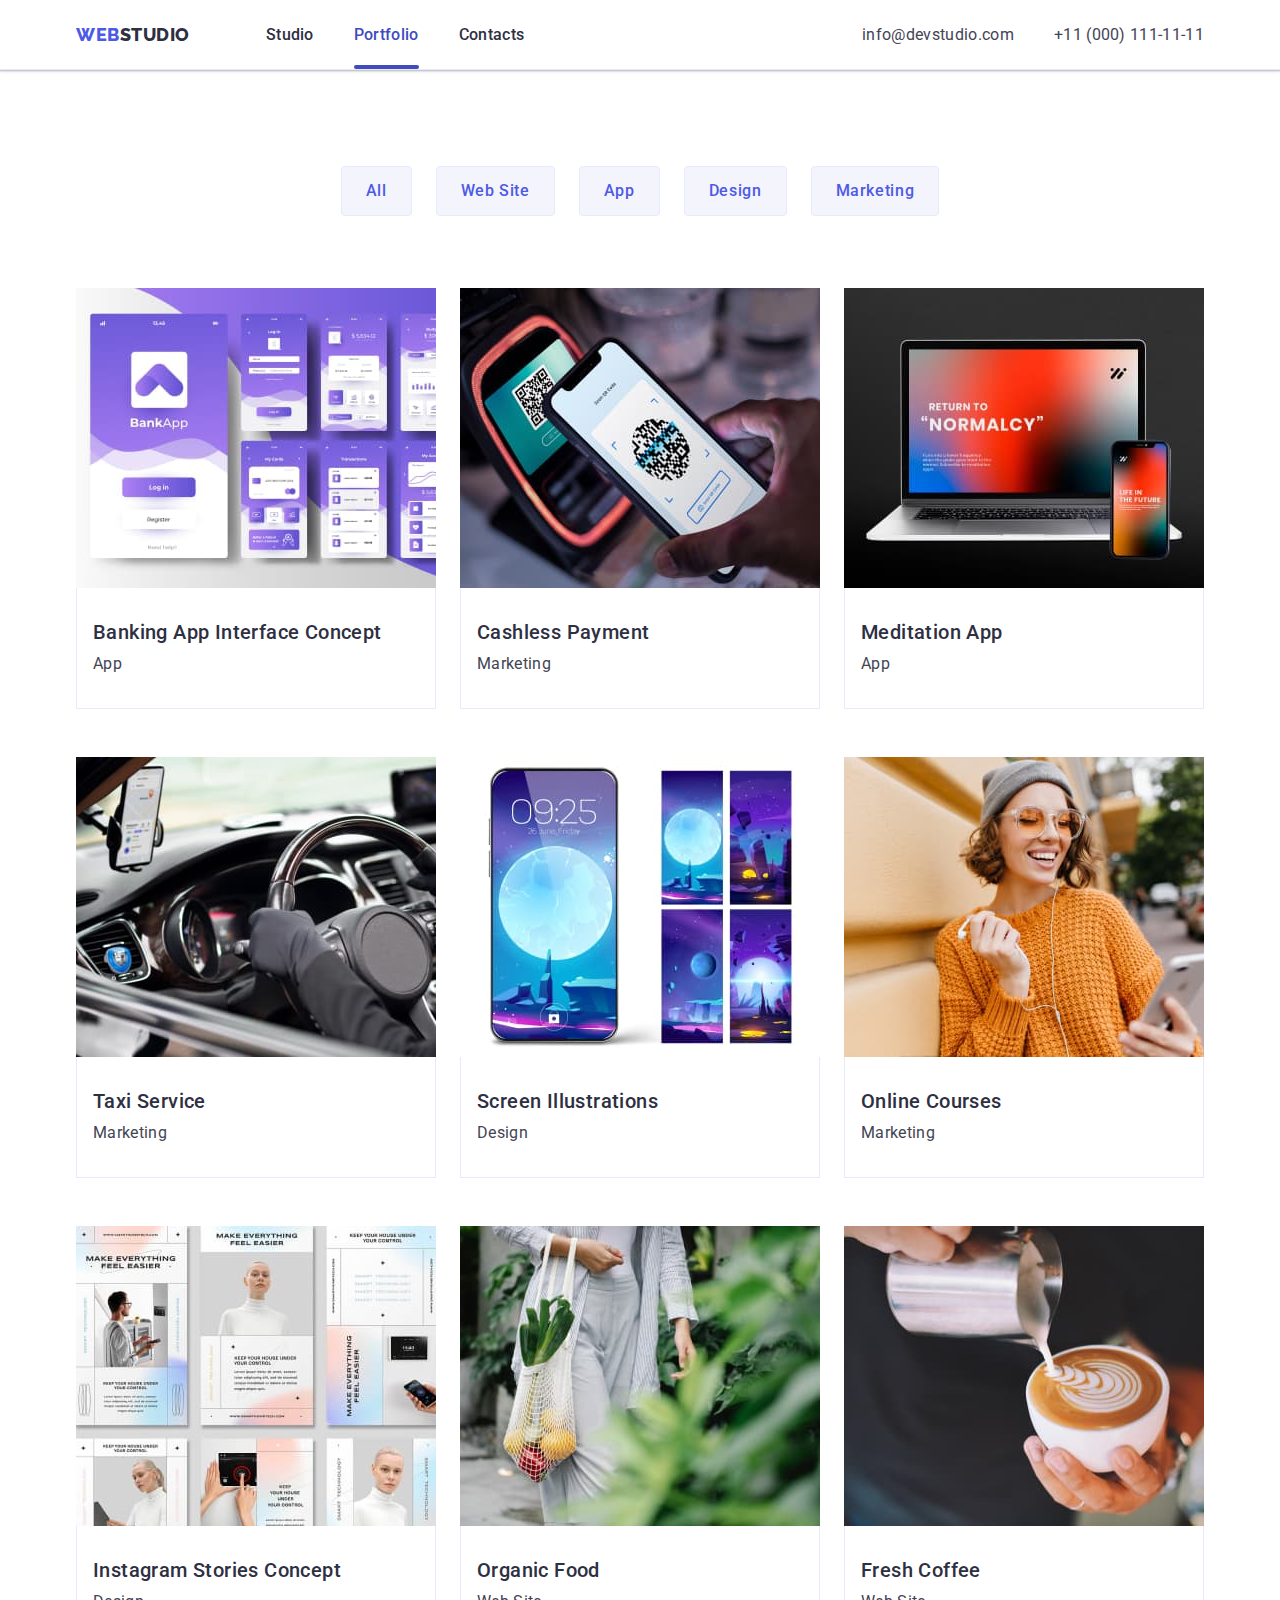
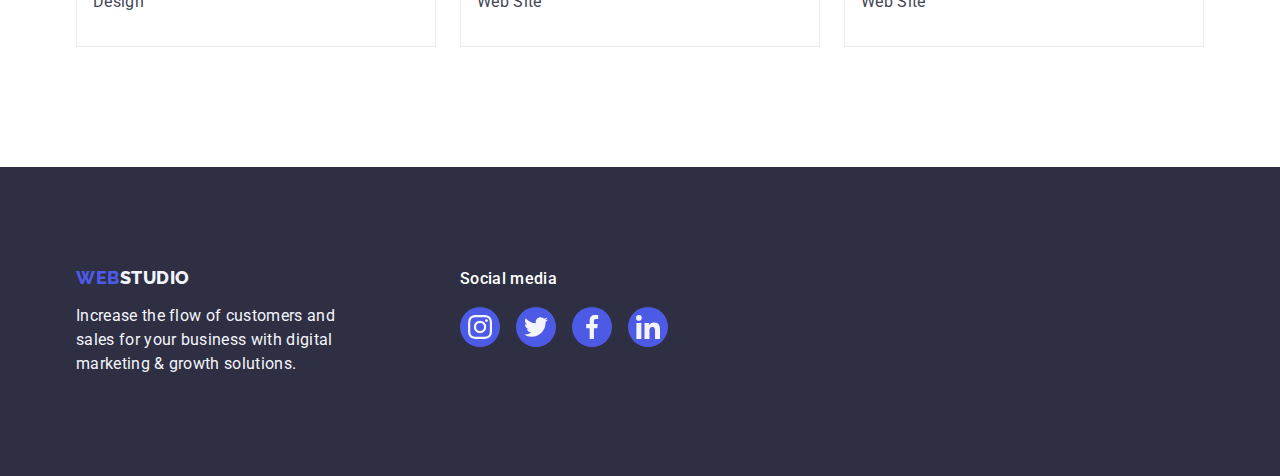
==== portfolio.html @ a1b0c7f8 "Initial commit" ====
<!DOCTYPE html>
<html lang="en">
  <head>
    <meta charset="UTF-8" />
    <meta http-equiv="X-UA-Compatible" content="IE=edge" />
    <meta name="viewport" content="width=device-width, initial-scale=1.0" />
    <link
      rel="stylesheet"
      href="https://cdn.jsdelivr.net/npm/modern-normalize@1.1.0/modern-normalize.min.css"
    />
    <link href="./css/styles.css" rel="stylesheet" />
    <link rel="preconnect" href="https://fonts.googleapis.com" />
    <link rel="preconnect" href="https://fonts.gstatic.com" crossorigin />
    <link
      href="https://fonts.googleapis.com/css2?family=Raleway:wght@800&family=Roboto:wght@400;500;700;900&display=swap"
      rel="stylesheet"
    />

    <title>Web Studio</title>
  </head>
  <body>
    <header class="header">
      <div class="container header-container">
        <nav class="header-nav">
          <a href="./index.html" class="header-logo-link link"
            >Web<span class="header-logo-studio">Studio</span></a
          >
          <ul class="header-list list">
            <li class="header-item">
              <a href="./index.html" class="header-link link"> Studio</a>
            </li>
            <li class="header-item">
              <a href="./portfolio.html" class="header-link current link">
                Portfolio</a
              >
            </li>
            <li class="header-item">
              <a href="" class="header-link link"> Contacts</a>
            </li>
          </ul>
        </nav>
        <address class="header-address">
          <ul class="contacts-list list">
            <li class="contacts-item">
              <a href="mailto:info@devstudio.com" class="contacts-link link">
                info@devstudio.com
              </a>
            </li>
            <li class="contacts-item">
              <a href="tel:+110001111111" class="contacts-link link">
                +11 (000) 111-11-11
              </a>
            </li>
          </ul>
        </address>
      </div>
    </header>
    <main>
      <section class="portfolio">
        <div class="container">
          <h1 class="visually-hidden">Portfolio</h1>
          <ul class="portfolio-list list">
            <li class="portfolio-item">
              <button type="button" class="portfolio-btn button">All</button>
            </li>
            <li class="portfolio-item">
              <button type="button" class="portfolio-btn button">
                Web Site
              </button>
            </li>
            <li class="portfolio-item">
              <button type="button" class="portfolio-btn button">App</button>
            </li>
            <li class="portfolio-item">
              <button type="button" class="portfolio-btn button">Design</button>
            </li>
            <li class="portfolio-item">
              <button type="button" class="portfolio-btn button">
                Marketing
              </button>
            </li>
          </ul>

          <ul class="projects-list list">
            <li class="projects-item">
              <a class="projects-link link" href="">
                <div class="projects-cover">
                  <img
                    class="projects-img"
                    src="./images/banking-app.jpg"
                    alt="Banking App"
                    width="360"
                  />

                  <p class="project-cover-text">
                    14 Stylish and User-Friendly App Design Concepts · Task
                    Manager App · Calorie Tracker App · Exotic Fruit Ecommerce
                    App · Cloud Storage App
                  </p>
                </div>
                <div class="project-text">
                  <h2 class="projects-item-title">
                    Banking App Interface Concept
                  </h2>
                  <p class="project-title-text">App</p>
                </div></a
              >
            </li>
            <li class="projects-item">
              <a class="projects-link link" href="">
                <div class="projects-cover">
                  <img
                    src="./images/cashless-payment.jpg"
                    alt="Cashless Payment"
                    width="360"
                  />

                  <p class="project-cover-text">
                    14 Stylish and User-Friendly App Design Concepts · Task
                    Manager App · Calorie Tracker App · Exotic Fruit Ecommerce
                    App · Cloud Storage App
                  </p>
                </div>
                <div class="project-text">
                  <h2 class="projects-item-title">Cashless Payment</h2>
                  <p class="project-title-text">Marketing</p>
                </div></a
              >
            </li>
            <li class="projects-item">
              <a class="projects-link link" href="">
                <div class="projects-cover">
                  <img
                    src="./images/meditation-app.jpg"
                    alt="Meditation App"
                    width="360"
                  />

                  <p class="project-cover-text">
                    14 Stylish and User-Friendly App Design Concepts · Task
                    Manager App · Calorie Tracker App · Exotic Fruit Ecommerce
                    App · Cloud Storage App
                  </p>
                </div>
                <div class="project-text">
                  <h2 class="projects-item-title">Meditation App</h2>
                  <p class="project-title-text">App</p>
                </div></a
              >
            </li>

            <li class="projects-item">
              <a class="projects-link link" href="">
                <div class="projects-cover">
                  <img
                    src="./images/taxi-service.jpg"
                    alt="Taxi Service"
                    width="360"
                  />

                  <p class="project-cover-text">
                    14 Stylish and User-Friendly App Design Concepts · Task
                    Manager App · Calorie Tracker App · Exotic Fruit Ecommerce
                    App · Cloud Storage App
                  </p>
                </div>
                <div class="project-text">
                  <h2 class="projects-item-title">Taxi Service</h2>
                  <p class="project-title-text">Marketing</p>
                </div></a
              >
            </li>
            <li class="projects-item">
              <a class="projects-link link" href="">
                <div class="projects-cover">
                  <img
                    src="./images/screen-illustration.jpg"
                    alt="Screen Illustrations"
                    width="360"
                  />

                  <p class="project-cover-text">
                    14 Stylish and User-Friendly App Design Concepts · Task
                    Manager App · Calorie Tracker App · Exotic Fruit Ecommerce
                    App · Cloud Storage App
                  </p>
                </div>
                <div class="project-text">
                  <h2 class="projects-item-title">Screen Illustrations</h2>
                  <p class="project-title-text">Design</p>
                </div></a
              >
            </li>
            <li class="projects-item">
              <a class="projects-link link" href="">
                <div class="projects-cover">
                  <img
                    src="./images/online-courses.jpg"
                    alt="Online Courses"
                    width="360"
                  />

                  <p class="project-cover-text">
                    14 Stylish and User-Friendly App Design Concepts · Task
                    Manager App · Calorie Tracker App · Exotic Fruit Ecommerce
                    App · Cloud Storage App
                  </p>
                </div>
                <div class="project-text">
                  <h2 class="projects-item-title">Online Courses</h2>
                  <p class="project-title-text">Marketing</p>
                </div></a
              >
            </li>

            <li class="projects-item">
              <a class="projects-link link" href="">
                <div class="projects-cover">
                  <img
                    src="./images/instadram-stories.jpg"
                    alt="Instagram Stories Concept"
                    width="360"
                  />

                  <p class="project-cover-text">
                    14 Stylish and User-Friendly App Design Concepts · Task
                    Manager App · Calorie Tracker App · Exotic Fruit Ecommerce
                    App · Cloud Storage App
                  </p>
                </div>
                <div class="project-text">
                  <h2 class="projects-item-title">Instagram Stories Concept</h2>
                  <p class="project-title-text">Design</p>
                </div>
              </a>
            </li>
            <li class="projects-item">
              <a class="projects-link link" href="">
                <div class="projects-cover">
                  <img
                    src="./images/organic-food.jpg"
                    alt="Organic Food"
                    width="360"
                  />

                  <p class="project-cover-text">
                    14 Stylish and User-Friendly App Design Concepts · Task
                    Manager App · Calorie Tracker App · Exotic Fruit Ecommerce
                    App · Cloud Storage App
                  </p>
                </div>
                <div class="project-text">
                  <h2 class="projects-item-title">Organic Food</h2>
                  <p class="project-title-text">Web Site</p>
                </div>
              </a>
            </li>
            <li class="projects-item">
              <a class="projects-link link" href="">
                <div class="projects-cover">
                  <img
                    src="./images/fresh-coffee.jpg"
                    alt="Fresh Coffee"
                    width="360"
                  />

                  <p class="project-cover-text">
                    14 Stylish and User-Friendly App Design Concepts · Task
                    Manager App · Calorie Tracker App · Exotic Fruit Ecommerce
                    App · Cloud Storage App
                  </p>
                </div>
                <div class="project-text">
                  <h2 class="projects-item-title">Fresh Coffee</h2>
                  <p class="project-title-text">Web Site</p>
                </div>
              </a>
            </li>
          </ul>
        </div>
      </section>
    </main>
    <footer class="footer">
      <div class="container footer-contanier">
        <div class="footer-logo">
          <a href="./index.html" class="footer-logo-link link"
            >Web<span class="footer-logo-studio">Studio</span></a
          >
          <p class="footer-text">
            Increase the flow of customers and sales for your business with
            digital marketing & growth solutions.
          </p>
        </div>
        <div class="footer-soc-media">
          <p class="footer-soc-text">Social media</p>
          <ul class="footer-soc list">
            <li class="footer-soc-item">
              <a
                class="footer-soc-link link"
                href=""
                aria-label="instagram"
                target="_blank"
                ><svg class="footer-soc-icon" width="24" height="24">
                  <use href="./images/icons.svg#icon-insta"></use>
                </svg>
              </a>
            </li>
            <li class="footer-soc-item">
              <a
                class="footer-soc-link link"
                href=""
                aria-label="twitter"
                target="_blank"
                ><svg class="footer-soc-icon" width="24" height="24">
                  <use href="./images/icons.svg#icon-twitter"></use>
                </svg>
              </a>
            </li>
            <li class="footer-soc-item">
              <a
                class="footer-soc-link link"
                href=""
                aria-label="facebook"
                target="_blank"
              >
                <svg class="footer-soc-icon" width="24" height="24">
                  <use href="./images/icons.svg#icon-facebook"></use>
                </svg>
              </a>
            </li>
            <li class="footer-soc-item">
              <a
                class="footer-soc-link link"
                href=""
                aria-label="linkedin"
                target="_blank"
              >
                <svg class="footer-soc-icon" width="24" height="24">
                  <use href="./images/icons.svg#icon-linkedin"></use>
                </svg>
              </a>
            </li>
          </ul>
        </div>
      </div>
    </footer>
  </body>
</html>
---- css/styles.css ----
:root {
  --body-text: #434455;
  --subtletext: #8e8f99;
  --primary-brand: #4d5ae5;
  --ocean: #404bbf;
  --dark: #2e2f42;
  --success: #31d0aa;
  --accent-color: #e7e9fc;
  --light: #f4f4fd;
  --white: #ffffff;
  --modal-background: #fcfcfc;
  --transition: 250ms cubic-bezier(0.4, 0, 0.2, 1);
}

body {
  font-family: 'Roboto', sans-serif;
  font-size: 16px;
  line-height: 1.5;
  letter-spacing: 0.02em;
  background-color: var(--white);
  color: var(--body-text);
}
p,
h1,
h2,
h3,
h4,
h5,
h6 {
  margin-top: 0;
  margin-bottom: 0;
}

img {
  display: block;
  max-width: 100%;
}
.link {
  text-decoration: none;
}
.list {
  list-style-type: none;
  margin-top: 0;
  margin-bottom: 0;
  padding-left: 0;
}
.container {
  width: 100%;
  max-width: 1158px;
  padding: 0 15px;
  margin: 0 auto;
}
.button {
  cursor: pointer;
  border: none;
  border-radius: 4px;
}
.section {
  padding-top: 120px;
  padding-bottom: 120px;
}
.visually-hidden {
  position: absolute;
  width: 1px;
  height: 1px;
  margin: -1px;
  border: 0;
  padding: 0;

  white-space: nowrap;
  clip-path: inset(100%);
  clip: rect(0 0 0 0);
  overflow: hidden;
}

.header {
  border-bottom: 1px solid var(--accent-color);
  box-shadow: 0px 2px 1px rgba(46, 47, 66, 0.08),
    0px 1px 1px rgba(46, 47, 66, 0.16), 0px 1px 6px rgba(46, 47, 66, 0.08);
}
.header-container {
  display: flex;
  align-items: center;
}
.header-nav {
  display: flex;
  align-items: center;
}

.header-logo-link {
  font-family: 'Raleway', sans-serif;
  font-weight: 800;
  font-size: 18px;
  line-height: 1.17;
  letter-spacing: 0.03em;
  text-decoration: none;
  text-transform: uppercase;
  color: var(--primary-brand);
  padding: 24px 0;
  margin-right: 76px;
}

.header-logo-studio {
  font-family: 'Raleway', sans-serif;
  font-weight: 800;
  font-size: 18px;
  line-height: 1.17;
  letter-spacing: 0.03em;
  text-decoration: none;
  text-transform: uppercase;
  color: var(--dark);
}
.header-list {
  display: flex;
  gap: 40px;
}
.header-link {
  font-weight: 500;
  color: var(--dark);
  padding: 24px 0;
  transition: color var(--transition);
}

.header-link:hover,
.header-link:focus {
  color: var(--ocean);
}
.current {
  position: relative;
  color: var(--ocean);
}
.current::after {
  content: '';
  position: absolute;
  left: 0;
  bottom: -1px;
  height: 4px;
  width: 100%;
  background-color: var(--ocean);
  border-radius: 2px;
}

.header-address {
  font-style: normal;
  margin-left: auto;
}

.contacts-list {
  display: flex;
  gap: 40px;
}

.contacts-link {
  color: var(--body-text);
  padding: 24px 0;
  transition: color var(--transition);
}

.contacts-link:hover,
.contacts-link:focus {
  color: var(--ocean);
}

.hero {
  background-color: var(--dark);
  background-image: linear-gradient(
      rgba(46, 47, 66, 0.7),
      rgba(46, 47, 66, 0.7)
    ),
    url(../images/hero-bg.jpg);
  background-repeat: no-repeat;
  background-position: center;
  background-size: cover;
  margin: 0 auto;
  padding: 188px 0;
  max-width: 1440px;
}

.hero-title {
  font-size: 56px;
  font-weight: 700;
  line-height: 1.07;
  text-align: center;
  letter-spacing: 0.02em;
  color: var(--white);
  max-width: 496px;
  margin-bottom: 48px;
  margin: 0 auto;
}
.hero-btn {
  font-family: inherit;
  font-weight: 500;
  font-size: 16px;
  line-height: 1.5;
  letter-spacing: 0.04em;
  background-color: var(--primary-brand);
  color: var(--white);
  margin-top: 0;
  margin-left: auto;
  margin-right: auto;
  display: block;
  min-width: 169px;
  padding: 16px 32px;
  border-radius: 4px;
  border: none;
  transition: background-color var(--transition);
}
.hero-btn:hover,
.hero-btn:focus {
  background-color: var(--ocean);
}
.benefits {
  padding: 120px 0;
}
.benefits-list {
  list-style: none;
  display: flex;
  gap: 24px;
}
.benefits-item {
  width: calc((100%-24px) / 4);
}
.benefits-logo {
  background-color: var(--light);
  border-radius: 4px;
  width: 264px;
  height: 112px;
  display: flex;
  align-items: center;
  justify-content: center;
  margin-bottom: 8px;
}

.benefits-title {
  font-weight: 500;
  font-size: 20px;
  line-height: 1.2;
  letter-spacing: 0.02em;

  color: var(--dark);
  margin-bottom: 8px;
}
.works {
  padding-bottom: 120px;
}
.works-title {
  font-weight: 700;
  font-size: 36px;
  line-height: 1.11;
  text-align: center;
  text-transform: capitalize;
  color: var(--dark);
  margin-bottom: 72px;
}
.works-list {
  display: flex;
  gap: 24px;
  justify-content: center;
}
.works-item {
  flex-basis: calc((100%-2 * 24) / 3);
}
.works-item:last-child {
  margin-right: 0;
}
.team {
  background-color: var(--light);
  padding: 120px 0;
}

.team-title {
  font-weight: 700;
  font-size: 36px;
  line-height: 1.11;
  text-align: center;
  letter-spacing: 0.02em;
  text-transform: capitalize;
  color: var(--dark);
  margin-bottom: 72px;
}
.team-list {
  display: flex;
  gap: 24px;
  justify-content: center;
}
.team-item {
  width: calc((100%-3 * 24px) / 4);
  background-color: var(--white);
  box-shadow: 0px 1px 6px rgba(46, 47, 66, 0.08),
    0px 1px 1px rgba(46, 47, 66, 0.16), 0px 2px 1px rgba(46, 47, 66, 0.08);
  border-radius: 0px 0px 4px 4px;
}
.team-text-contanier {
  padding: 32px 0;
}
.team-item-title {
  font-weight: 500;
  font-size: 20px;
  line-height: 1.2;
  letter-spacing: 0.02em;
  color: var(--dark);
  text-align: center;
  margin-bottom: 8px;
}
.team-item-text {
  text-align: center;
}
.team-soc {
  display: flex;
  gap: 24px;
  margin-top: 8px;
  justify-content: center;
}
.team-soc-item {
  width: 40px;
  height: 40px;
}
.team-soc-link {
  width: 100%;
  height: 40px;
  border-radius: 50%;
  background-color: var(--primary-brand);
  display: flex;
  align-items: center;
  justify-content: center;
  transition: background-color var(--transition);
  color: var(--light);
}
.team-soc-icon {
  fill: currentColor;
}
.team-soc-link:hover,
.team-soc-link:focus {
  background-color: var(--ocean);
}

/* CUSTOMERS */
.customers {
  padding: 120px 0;
}
.customers-title {
  font-weight: 700;
  font-size: 36px;
  line-height: 1.11;
  text-align: center;
  letter-spacing: 0.02em;
  text-transform: capitalize;
  color: var(--dark);
  margin-bottom: 72px;
}
.customers-list {
  display: flex;
  gap: 24px;
}

.customers-list-item {
  width: calc((100% - 120px) / 6);
  height: 88px;
}
.customers-link {
  width: 100%;
  height: 100%;
  border: 1px solid #8e8f99;
  border-radius: 4px;
  display: flex;
  align-items: center;
  justify-content: center;
  color: var(--subtletext);
  transition: color var(--transition), border-color var(--transition);
}
.customers-icon {
  fill: currentColor;
}
.customers-link:hover,
.customers-link:focus {
  color: var(--ocean);
  border-color: var(--ocean);
}

.customers-link:hover .customers-icon,
.customers-link:focus .customers-icon {
  fill: var(--ocean);
}

/* PORTFOLIO */

.portfolio {
  padding-top: 96px;
  padding-bottom: 120px;
}
.portfolio-list {
  display: flex;
  margin-right: auto;
  gap: 24px;
  justify-content: center;
  margin-bottom: 72px;
}

.portfolio-btn {
  font-family: inherit;
  background-color: var(--light);
  color: var(--primary-brand);
  font-weight: 500;
  font-size: 16px;
  line-height: 1.5;
  letter-spacing: 0.04em;
  border: 1px solid var(--accent-color);
  border-radius: 4px;
  padding: 12px 24px;
  transition: background-color var(--transition), color var(--transition),
    border-color var(--transition), box-shadow var(--transition);
}
.portfolio-btn:hover,
.portfolio-btn:focus {
  background-color: var(--ocean);
  color: var(--white);
  border: 1px solid transparent;
  box-shadow: 0px 3px 1px rgba(0, 0, 0, 0.1), 0px 2px 1px rgba(0, 0, 0, 0.08),
    0px 2px 2px rgba(0, 0, 0, 0.12);
}
.projects-list {
  margin-top: 0;
  display: flex;
  flex-wrap: wrap;
  row-gap: 48px;
  column-gap: 24px;
}
.projects-item {
  width: calc((100%-48px) / 3);
}
.projects-link {
  display: block;
  transition: box-shadow var(--transition);
}
.projects-link:hover,
.projects-link:focus {
  box-shadow: 0px 1px 6px rgba(46, 47, 66, 0.08),
    0px 1px 1px rgba(46, 47, 66, 0.16), 0px 2px 1px rgba(46, 47, 66, 0.08);
}
.projects-cover {
  position: relative;
  overflow: hidden;
}
.project-cover-text {
  font-size: 16px;
  line-height: 1.5;
  letter-spacing: 0.02em;
  position: absolute;
  top: 0;
  height: 100%;
  width: 100%;
  padding: 40px 32px;
  background-color: var(--primary-brand);
  color: var(--light);
  box-shadow: 0px 4px 4px rgba(0, 0, 0, 0.25);
  transform: translateY(100%);
  transition: transform var(--transition);
}

.projects-link:hover .project-cover-text,
.projects-link:focus .project-cover-text {
  transform: translateY(0);
}

.project-text {
  padding: 32px 16px;
  border: 1px solid var(--accent-color);
  border-top: none;
}

.projects-item-title {
  font-weight: 500;
  font-size: 20px;
  line-height: 1.2;
  letter-spacing: 0.02em;
  color: var(--dark);
  margin-bottom: 8px;
}
.project-title-text {
  font-size: 16px;
  line-height: 1.5;
  letter-spacing: 0.02em;
  color: var(--body-text);
}

/* FOOTER */
.footer {
  background-color: var(--dark);
  padding: 100px 0;
}
.footer-contanier {
  display: flex;
  align-items: baseline;
}
.footer-logo {
  margin-right: 120px;
}
.footer-logo-link {
  font-family: 'Raleway', sans-serif;
  font-weight: 800;
  font-size: 18px;
  line-height: 1.17;
  letter-spacing: 0.03em;
  text-transform: uppercase;
  color: var(--primary-brand);
  display: inline-block;
  margin-bottom: 16px;
}
.footer-logo-studio {
  font-family: 'Raleway', sans-serif;
  font-weight: 800;
  font-size: 18px;
  line-height: 1.17;
  letter-spacing: 0.03em;
  text-transform: uppercase;
  color: var(--light);
}
.footer-text {
  color: var(--light);
  max-width: 264px;
}

.footer-soc-text {
  color: var(--white);
  font-weight: 500;
  margin-bottom: 16px;
}
.footer-soc {
  display: flex;
  gap: 16px;
  justify-content: center;
}
.footer-soc-link {
  width: 40px;
  height: 40px;
  border-radius: 50%;
  background-color: var(--primary-brand);
  display: flex;
  align-items: center;
  justify-content: center;
  transition: background-color var(--transition);
  color: var(--light);
}
.footer-soc-icon {
  fill: currentColor;
}
.footer-soc-link:hover,
.footer-soc-link:focus {
  background-color: var(--success);
}

.backdrop {
  position: fixed;
  top: 0;
  z-index: 2;
  width: 100%;
  height: 100%;
  background-color: rgba(46, 47, 66, 0.4);
  transition: visibility var(--transition), opacity var(--transition);
}
.is-hidden {
  visibility: hidden;
  opacity: 0;
  pointer-events: none;
}
.modal {
  position: absolute;
  width: 408px;
  min-height: 584px;
  left: 50%;
  top: 50%;
  transform: translate(-50%, -50%) scale(1);
  transition: transform var(--transition);
  background-color: #fcfcfc;
  box-shadow: 0px 1px 1px rgba(0, 0, 0, 0.14), 0px 1px 3px rgba(0, 0, 0, 0.12),
    0px 2px 1px rgba(0, 0, 0, 0.2);
  border-radius: 4px;
}
.backdrop.is-hidden .modal {
  transform: translate(-50%, -50%) scale(0);
}
.modal-btn {
  position: absolute;
  top: 24px;
  right: 24px;
  width: 24px;
  height: 24px;
  background-color: var(--accent-color);
  border: 1px solid rgba(0, 0, 0, 0.1);
  border-radius: 50%;
  display: flex;
  align-items: center;
  justify-content: center;
  padding: 0;
  transition: background-color var(--transition), border var(--transition);
}
.modal-btn:hover,
.modal-btn:focus {
  background-color: var(--ocean);
  border: none;
}
.modal-btn-icon {
  transition: fill var(--transition);
}
.modal-btn:hover .modal-btn-icon,
.modal-btn:focus .modal-btn-icon {
  fill: var(--white);
}
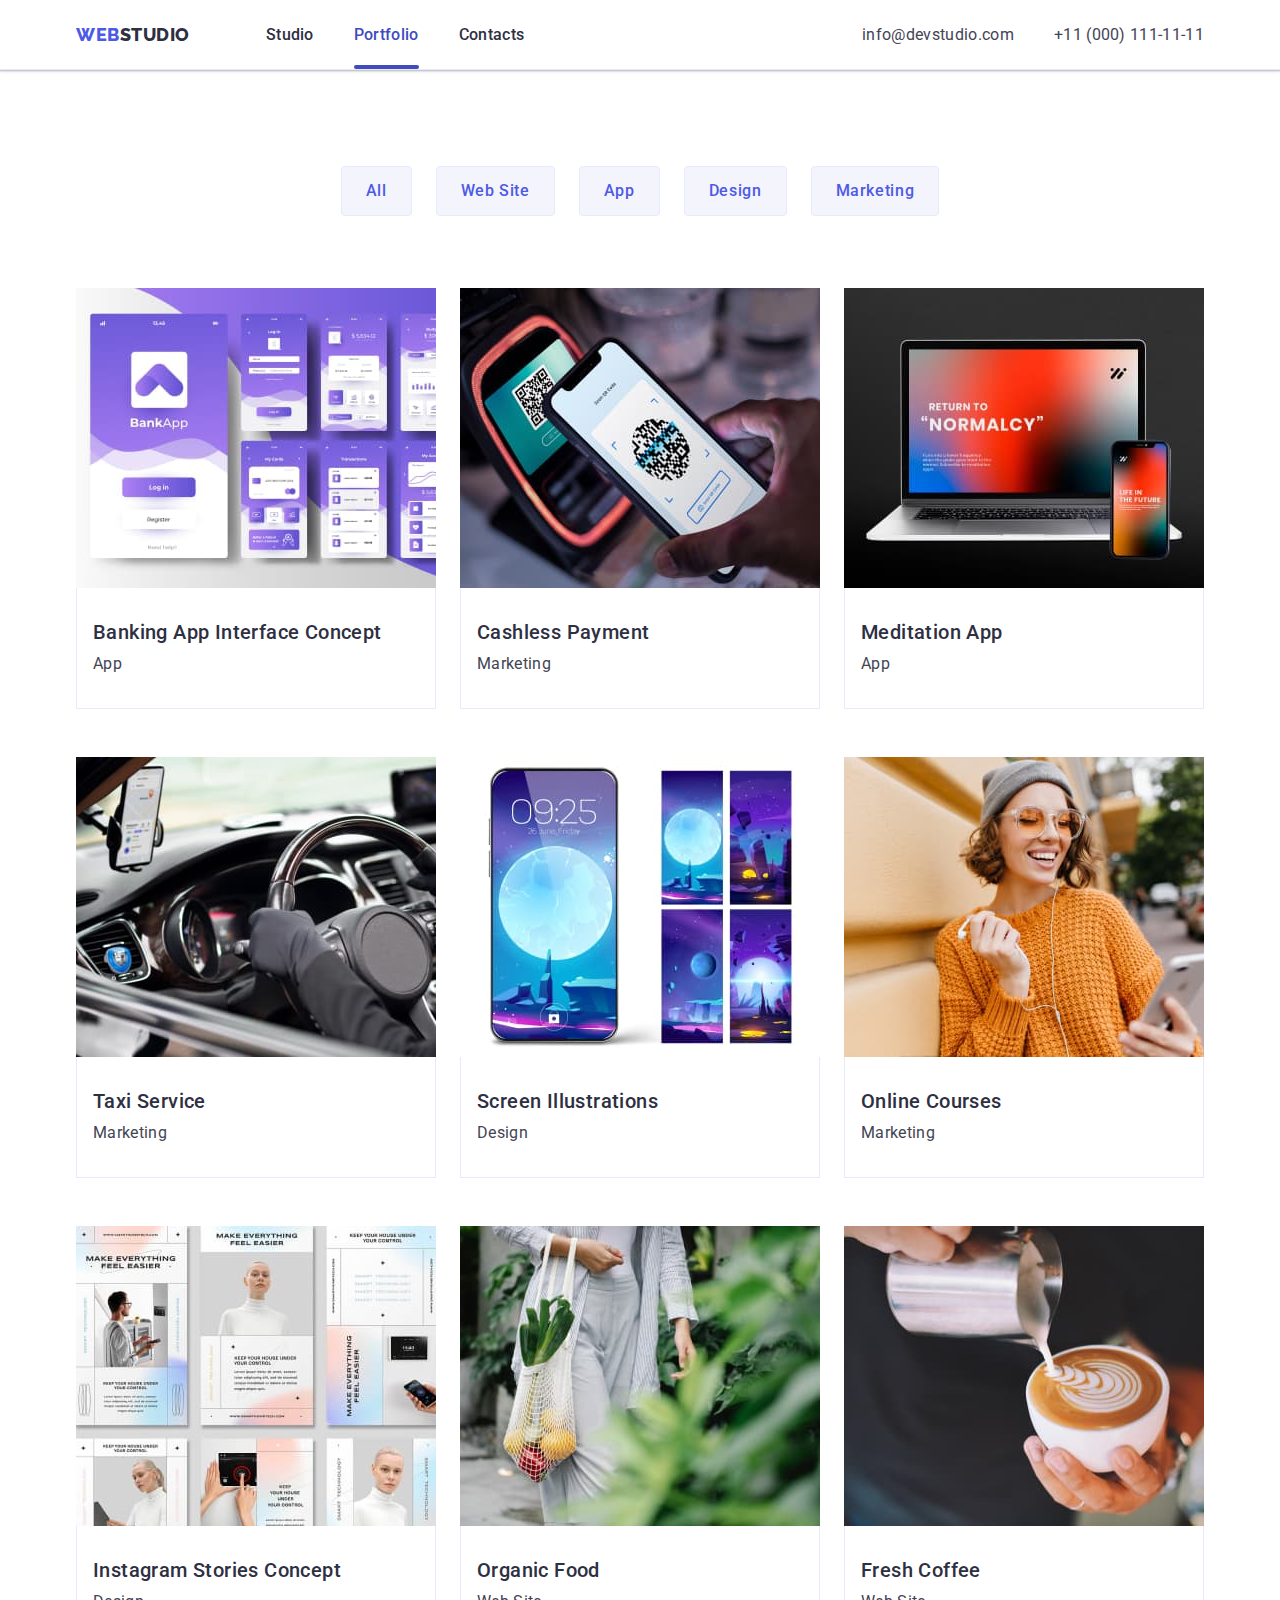
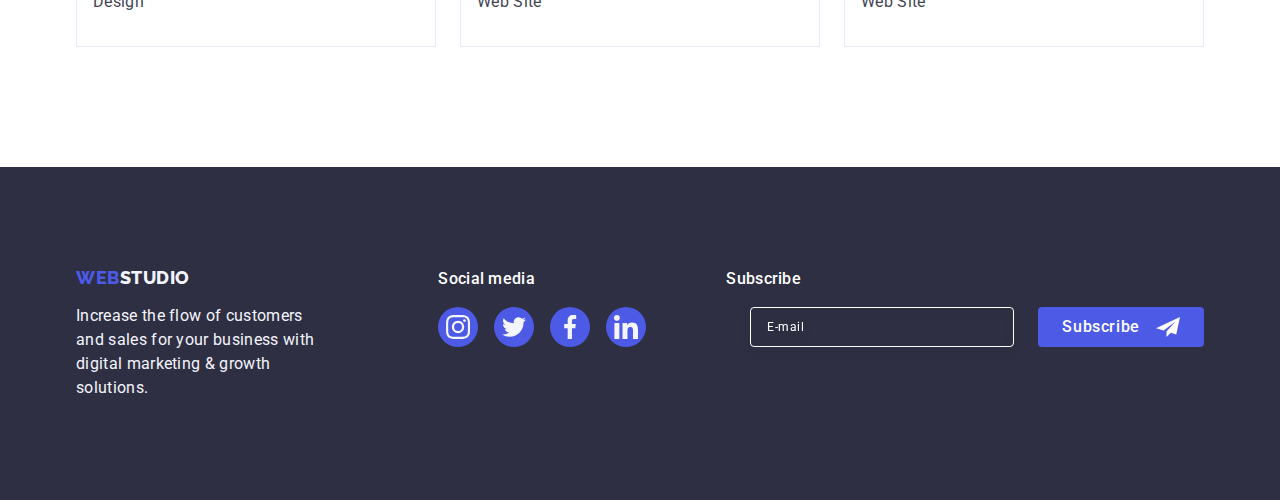
==== commit 379cb383: "add-modal-sub" ====
--- a/portfolio.html
+++ b/portfolio.html
@@ -342,6 +342,27 @@
             </li>
           </ul>
         </div>
+        <div class="footer-subscribe">
+          <p class="footer-sub-text">Subscribe</p>
+          <form class="sub-form">
+            <label class="sub-label" for="email" aria-label="email"></label>
+
+            <input
+              class="sub-input"
+              id="email"
+              name="e-mail"
+              type="email"
+              placeholder="E-mail"
+            />
+
+            <button type="submit" class="sub-btn button">
+              Subscribe
+              <svg class="sub-btn-icon" width="24" height="24">
+                <use href="./images/icons.svg#icon-arrow"></use>
+              </svg>
+            </button>
+          </form>
+        </div>
       </div>
     </footer>
   </body>
--- a/css/styles.css
+++ b/css/styles.css
@@ -35,6 +35,7 @@
   display: block;
   max-width: 100%;
 }
+
 .link {
   text-decoration: none;
 }
@@ -184,7 +185,6 @@
   letter-spacing: 0.02em;
   color: var(--white);
   max-width: 496px;
-  margin-bottom: 48px;
   margin: 0 auto;
 }
 .hero-btn {
@@ -195,7 +195,7 @@
   letter-spacing: 0.04em;
   background-color: var(--primary-brand);
   color: var(--white);
-  margin-top: 0;
+  margin-top: 48px;
   margin-left: auto;
   margin-right: auto;
   display: block;
@@ -519,7 +519,9 @@
   color: var(--light);
   max-width: 264px;
 }
-
+.footer-soc-media {
+  margin-right: 80px;
+}
 .footer-soc-text {
   color: var(--white);
   font-weight: 500;
@@ -549,6 +551,66 @@
   background-color: var(--success);
 }
 
+/* SUBSCRIBE FORM */
+
+.footer-sub-text {
+  color: var(--white);
+  font-weight: 500;
+  font-size: 16px;
+  line-height: 1.5;
+  letter-spacing: 0.02em;
+  margin-bottom: 16px;
+}
+.sub-form {
+  display: flex;
+  align-items: center;
+  justify-content: center;
+  gap: 24px;
+}
+.sub-input {
+  font-size: 12px;
+  line-height: 1.5;
+  letter-spacing: 0.04em;
+  color: var(--white);
+  border: 1px solid var(--white);
+  border-radius: 4px;
+  filter: drop-shadow(0px 4px 4px rgba(0, 0, 0, 0.15));
+  background-color: transparent;
+  height: 40px;
+  width: 264px;
+  padding-left: 16px;
+}
+.sub-input::placeholder {
+  font-size: 12px;
+  line-height: 1.17;
+  letter-spacing: 0.04em;
+  color: var(--white);
+}
+.sub-btn {
+  font-family: 'Roboto', sans-serif;
+  font-weight: 500;
+  font-size: 16px;
+  line-height: 1.5;
+  letter-spacing: 0.04em;
+  background-color: var(--primary-brand);
+  color: var(--white);
+  padding: 8px 24px;
+  display: flex;
+  align-items: center;
+  justify-content: center;
+  min-width: 165px;
+  height: 40px;
+  transition: background-color var(--transition), border var(--transition);
+}
+.sub-btn:hover,
+.sub-btn:focus {
+  background-color: var(--ocean);
+}
+.sub-btn-icon {
+  margin-left: 16px;
+  fill: var(--white);
+}
+/* MODAL */
 .backdrop {
   position: fixed;
   top: 0;
@@ -575,6 +637,7 @@
   box-shadow: 0px 1px 1px rgba(0, 0, 0, 0.14), 0px 1px 3px rgba(0, 0, 0, 0.12),
     0px 2px 1px rgba(0, 0, 0, 0.2);
   border-radius: 4px;
+  padding: 72px 24px 24px 24px;
 }
 .backdrop.is-hidden .modal {
   transform: translate(-50%, -50%) scale(0);
@@ -606,3 +669,152 @@
 .modal-btn:focus .modal-btn-icon {
   fill: var(--white);
 }
+
+.modal-title {
+  font-weight: 500;
+  text-align: center;
+  color: var(--dark);
+  margin-bottom: 16px;
+  margin-top: 72px;
+}
+/* .modal-field {
+  padding: 0px 24px;
+  margin-bottom: 8px;
+} */
+.input-wrap {
+  position: relative;
+}
+.modal-label {
+  font-size: 12px;
+  line-height: 1.17;
+  letter-spacing: 0.04em;
+  color: var(--subtletext);
+  margin-bottom: 4px;
+  display: block;
+}
+.modal-input {
+  height: 40px;
+  width: 100%;
+  font-size: 12px;
+  line-height: 1.17;
+  letter-spacing: 0.04em;
+  padding-left: 38px;
+  padding-right: 38px;
+  border: 1px solid rgba(46, 47, 66, 0.4);
+  border-radius: 4px;
+  background-color: transparent;
+  outline: transparent;
+  transition: border-color var(--transition);
+}
+.modal-input:focus {
+  border-color: var(--primary-brand);
+}
+.modal-input-icon {
+  fill: var(--dark);
+  position: absolute;
+  left: 16px;
+  top: 50%;
+  transform: translateY(-50%);
+  transition: fill var(--transition);
+}
+
+.modal-input:focus + .modal-input-icon {
+  fill: var(--primary-brand);
+}
+
+.modal-field-textarea {
+  padding: 0 24px;
+  margin-bottom: 16px;
+}
+.modal-textarea {
+  width: 100%;
+  height: 120px;
+  padding: 8px 16px;
+  font-size: 12px;
+  line-height: 1.17;
+  letter-spacing: 0.04em;
+  border: 1px solid rgba(46, 47, 66, 0.4);
+  border-radius: 4px;
+  color: rgba(46, 47, 66, 0.4);
+  background-color: transparent;
+  outline: transparent;
+  resize: none;
+  transition: border-color var(--transition);
+}
+
+.modal-textarea::placeholder {
+  font-size: 12px;
+  line-height: 1.17;
+  letter-spacing: 0.04em;
+  color: rgba(46, 47, 66, 0.4);
+}
+
+.modal-textarea:focus {
+  border-color: var(--primary-brand);
+}
+
+.modal-field-check {
+  padding: 0 24px;
+  margin-bottom: 24px;
+}
+.check-span {
+  width: 16px;
+  height: 16px;
+  border: 1px solid rgba(46, 47, 66, 0.4);
+  border-radius: 2px;
+  margin-right: 8px;
+  display: inline-flex;
+  align-items: center;
+  justify-content: center;
+  fill: transparent;
+  transition: background-color var(--transition), border var(--transition),
+    fill var(--transition);
+}
+
+.input-check:checked + .check-text span {
+  background-color: var(--ocean);
+  border: none;
+  fill: var(--light);
+}
+
+.input-check:focus + .check-text span {
+  border: 1px solid var(--ocean);
+}
+
+.check-text {
+  font-size: 12px;
+  line-height: 1.17;
+  letter-spacing: 0.04em;
+  color: var(--subtletext);
+}
+.check-link {
+  line-height: 1.33;
+  letter-spacing: 0.04em;
+  color: var(--primary-brand);
+  text-decoration-line: underline;
+}
+
+.modal-btn-send {
+  font-family: 'Roboto', sans-serif;
+  font-weight: 500;
+  font-size: 16px;
+  line-height: 1.5;
+  letter-spacing: 0.04em;
+  color: var(--white);
+  background-color: var(--primary-brand);
+  box-shadow: 0px 4px 4px rgba(0, 0, 0, 0.15);
+  border-radius: 4px;
+  padding: 16px 32px;
+  min-width: 169px;
+  height: 56px;
+  display: block;
+  margin: 0 auto;
+  margin-bottom: 24px;
+  transition: background-color var(--transition);
+}
+
+.modal-btn-send:hover,
+.modal-btn-send:focus {
+  background-color: var(--ocean);
+  border: none;
+}
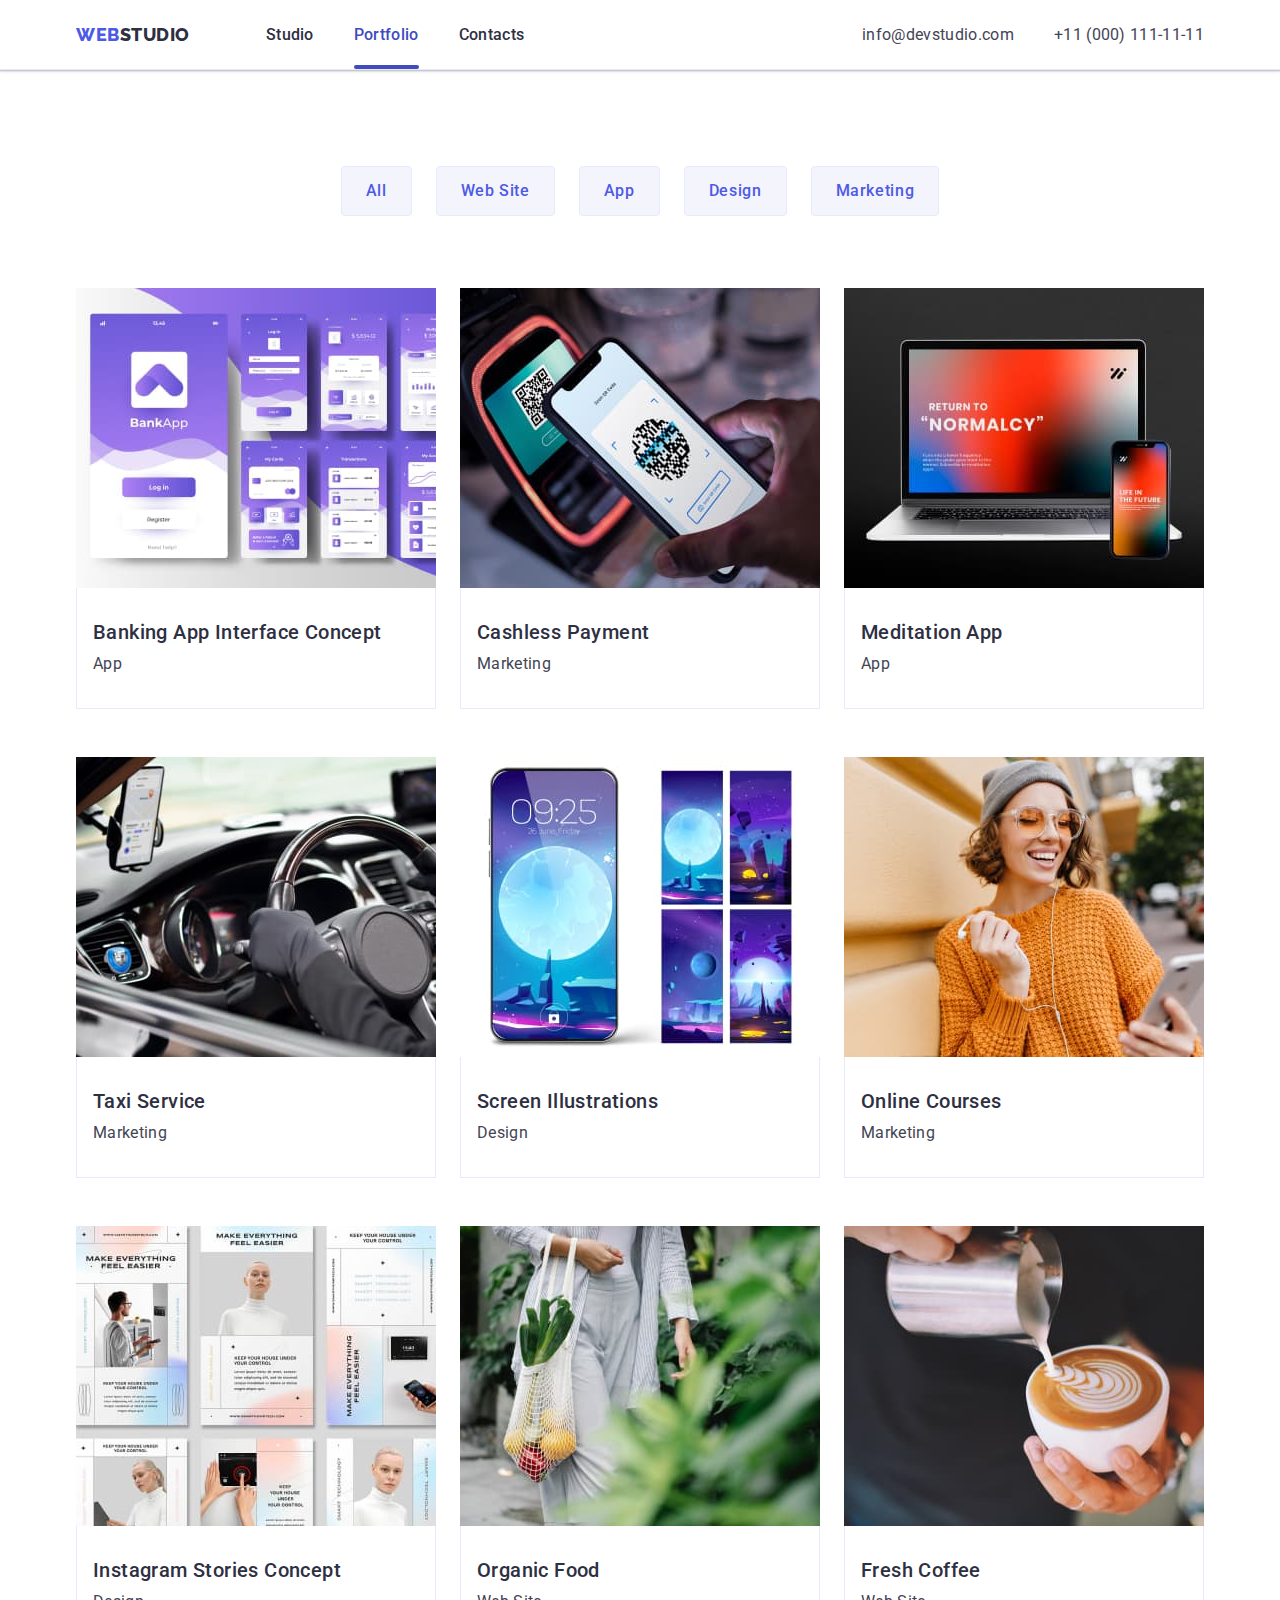
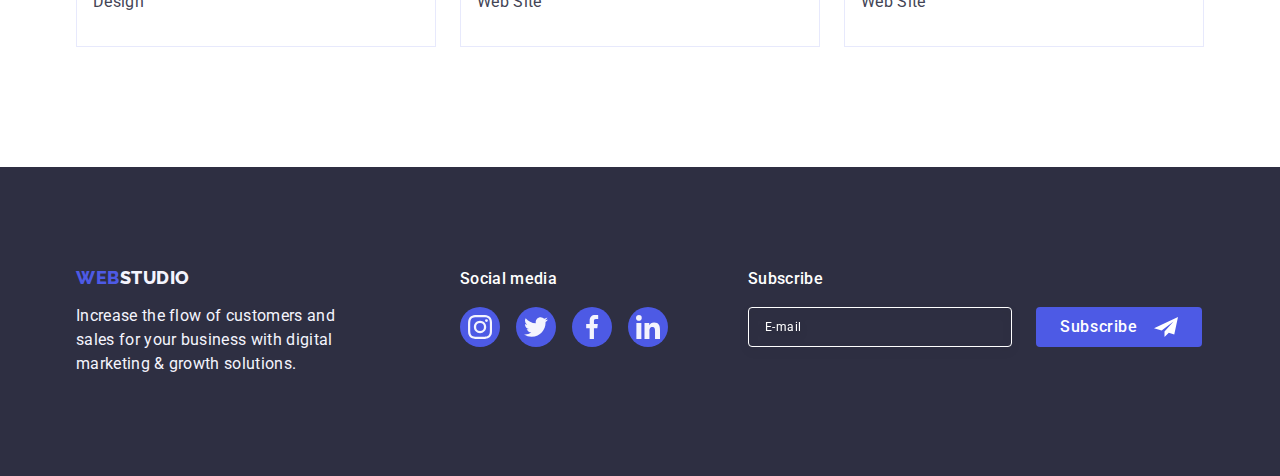
==== commit 5afb3f00: "add-sub-modal" ====
--- a/portfolio.html
+++ b/portfolio.html
@@ -345,16 +345,15 @@
         <div class="footer-subscribe">
           <p class="footer-sub-text">Subscribe</p>
           <form class="sub-form">
-            <label class="sub-label" for="email" aria-label="email"></label>
-
-            <input
-              class="sub-input"
-              id="email"
-              name="e-mail"
-              type="email"
-              placeholder="E-mail"
-            />
-
+            <label class="sub-label" for="email" aria-label="email">
+              <input
+                class="sub-input"
+                id="email"
+                name="e-mail"
+                type="email"
+                placeholder="E-mail"
+              />
+            </label>
             <button type="submit" class="sub-btn button">
               Subscribe
               <svg class="sub-btn-icon" width="24" height="24">
--- a/css/styles.css
+++ b/css/styles.css
@@ -675,12 +675,10 @@
   text-align: center;
   color: var(--dark);
   margin-bottom: 16px;
-  margin-top: 72px;
-}
-/* .modal-field {
-  padding: 0px 24px;
+}
+.modal-field {
   margin-bottom: 8px;
-} */
+}
 .input-wrap {
   position: relative;
 }
@@ -723,7 +721,6 @@
 }
 
 .modal-field-textarea {
-  padding: 0 24px;
   margin-bottom: 16px;
 }
 .modal-textarea {
@@ -754,7 +751,6 @@
 }
 
 .modal-field-check {
-  padding: 0 24px;
   margin-bottom: 24px;
 }
 .check-span {
@@ -777,10 +773,6 @@
   fill: var(--light);
 }
 
-.input-check:focus + .check-text span {
-  border: 1px solid var(--ocean);
-}
-
 .check-text {
   font-size: 12px;
   line-height: 1.17;
